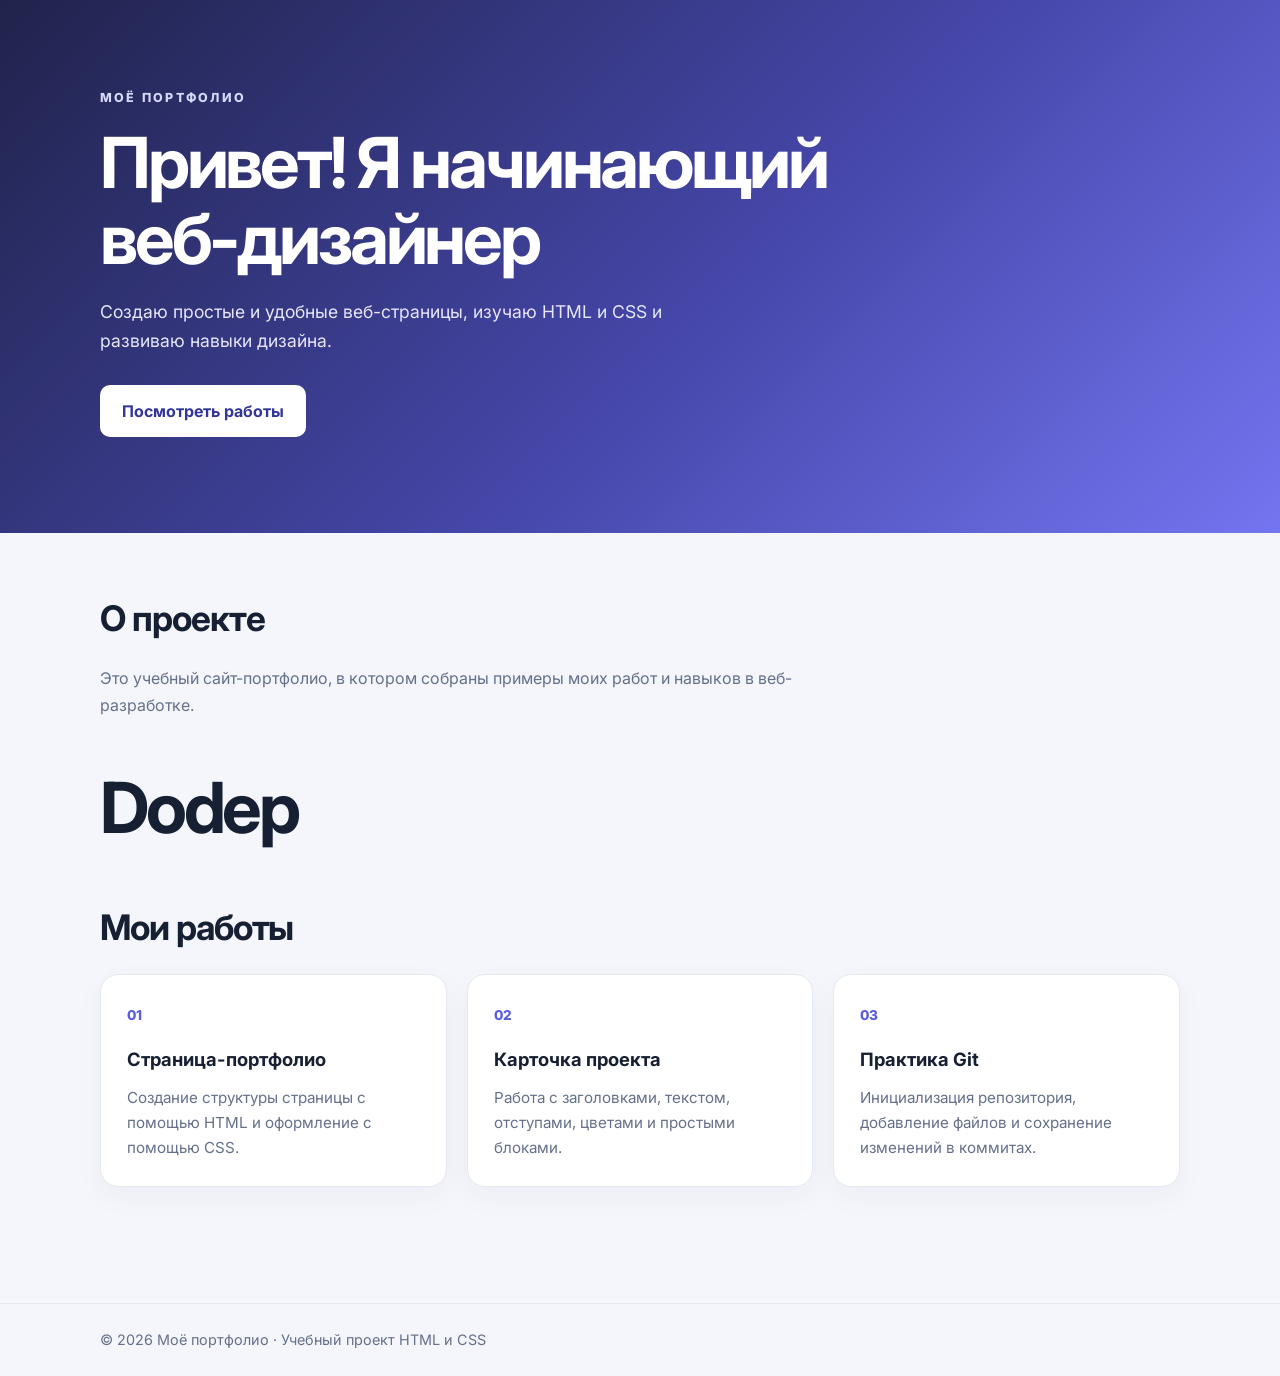
==== index.html @ a0a7acce "Fist commmit" ====
<!DOCTYPE html>
<html lang="ru">

<head>
    <meta charset="UTF-8">
    <meta name="viewport" content="width=device-width, initial-scale=1.0">
    <meta name="description" content="Учебное портфолио веб-дизайнера">
    <title>Портфолио веб-дизайнера</title>
    <link rel="stylesheet" href="style.css">
</head>

<body>
    <header class="hero">
        <div class="container">
            <p class="eyebrow">МОЁ ПОРТФОЛИО</p>
            <h1>Привет! Я начинающий веб-дизайнер</h1>
            <p class="intro">Создаю простые и удобные веб-страницы, изучаю HTML и CSS и развиваю навыки дизайна.</p>
            <a class="button" href="#works">Посмотреть работы</a>
        </div>
    </header>

    <main class="container">
        <section class="about" aria-labelledby="about-title">
            <h2 id="about-title">О проекте</h2>
            <p>Это учебный сайт-портфолио, в котором собраны примеры моих работ и навыков в веб-разработке.</p>
        </section>

        <section class="sMAK" aria-labelledby="smak-title">
            <h1>Dodep</h1>
        </section>

        <section id="works" class="works" aria-labelledby="works-title">
            <h2 id="works-title">Мои работы</h2>
            <div class="work-list">
                <article class="work-card">
                    <span class="work-number">01</span>
                    <h3>Страница-портфолио</h3>
                    <p>Создание структуры страницы с помощью HTML и оформление с помощью CSS.</p>
                </article>
                <article class="work-card">
                    <span class="work-number">02</span>
                    <h3>Карточка проекта</h3>
                    <p>Работа с заголовками, текстом, отступами, цветами и простыми блоками.</p>
                </article>
                <article class="work-card">
                    <span class="work-number">03</span>
                    <h3>Практика Git</h3>
                    <p>Инициализация репозитория, добавление файлов и сохранение изменений в коммитах.</p>
                </article>
            </div>
        </section>
    </main>

    <footer>
        <div class="container">
            <p>© 2026 Моё портфолио · Учебный проект HTML и CSS</p>
        </div>
    </footer>
</body>

</html>
---- style.css ----
@import url('https://fonts.googleapis.com/css2?family=Inter:wght@400;500;600;700;800&display=swap');

:root {
    --background: #f4f6fb;
    --surface: #ffffff;
    --text: #172033;
    --muted: #65708a;
    --accent: #5b5ce2;
    --accent-dark: #4546c8;
    --border: #e4e8f2;
}

* {
    box-sizing: border-box;
}

html {
    scroll-behavior: smooth;
}

body {
    margin: 0;
    background: var(--background);
    color: var(--text);
    font-family: 'Inter', Arial, sans-serif;
    line-height: 1.65;
}

.container {
    width: min(1080px, calc(100% - 40px));
    margin: 0 auto;
}

.hero {
    padding: 88px 0 96px;
    color: #ffffff;
    background: linear-gradient(135deg, #20234b 0%, #4546a8 55%, #7475f0 100%);
}

.eyebrow {
    margin: 0 0 16px;
    color: #d7d8ff;
    font-size: 0.78rem;
    font-weight: 800;
    letter-spacing: 0.18em;
}

h1, h2, h3, p {
    margin-top: 0;
}

h1 {
    max-width: 760px;
    margin-bottom: 20px;
    font-size: clamp(2.3rem, 6vw, 4.4rem);
    line-height: 1.08;
    letter-spacing: -0.045em;
}

.intro {
    max-width: 620px;
    margin-bottom: 30px;
    color: #e6e7ff;
    font-size: 1.1rem;
}

.button {
    display: inline-block;
    padding: 13px 22px;
    border-radius: 10px;
    background: #ffffff;
    color: #33349a;
    font-weight: 700;
    text-decoration: none;
    transition: transform 0.2s ease, box-shadow 0.2s ease;
}

.button:hover {
    transform: translateY(-2px);
    box-shadow: 0 8px 24px rgb(0 0 0 / 18%);
}

main {
    padding-top: 56px;
    padding-bottom: 64px;
}

section {
    margin-bottom: 52px;
}

h2 {
    margin-bottom: 18px;
    font-size: clamp(1.65rem, 3vw, 2.2rem);
    letter-spacing: -0.03em;
}

.about p {
    max-width: 760px;
    color: var(--muted);
}

.work-list {
    display: grid;
    grid-template-columns: repeat(3, minmax(0, 1fr));
    gap: 20px;
}

.work-card {
    padding: 26px;
    border: 1px solid var(--border);
    border-radius: 18px;
    background: var(--surface);
    box-shadow: 0 10px 30px rgb(30 40 80 / 4%);
}

.work-number {
    display: inline-block;
    margin-bottom: 18px;
    color: var(--accent);
    font-size: 0.85rem;
    font-weight: 800;
}

.work-card h3 {
    margin-bottom: 10px;
    font-size: 1.15rem;
}

.work-card p {
    margin-bottom: 0;
    color: var(--muted);
    font-size: 0.95rem;
}

footer {
    padding: 24px 0;
    border-top: 1px solid var(--border);
    color: var(--muted);
    font-size: 0.9rem;
}

footer p {
    margin: 0;
}

@media (max-width: 760px) {
    .hero {
        padding: 64px 0 72px;
    }

    .work-list {
        grid-template-columns: 1fr;
    }

    main {
        padding-top: 40px;
    }
}
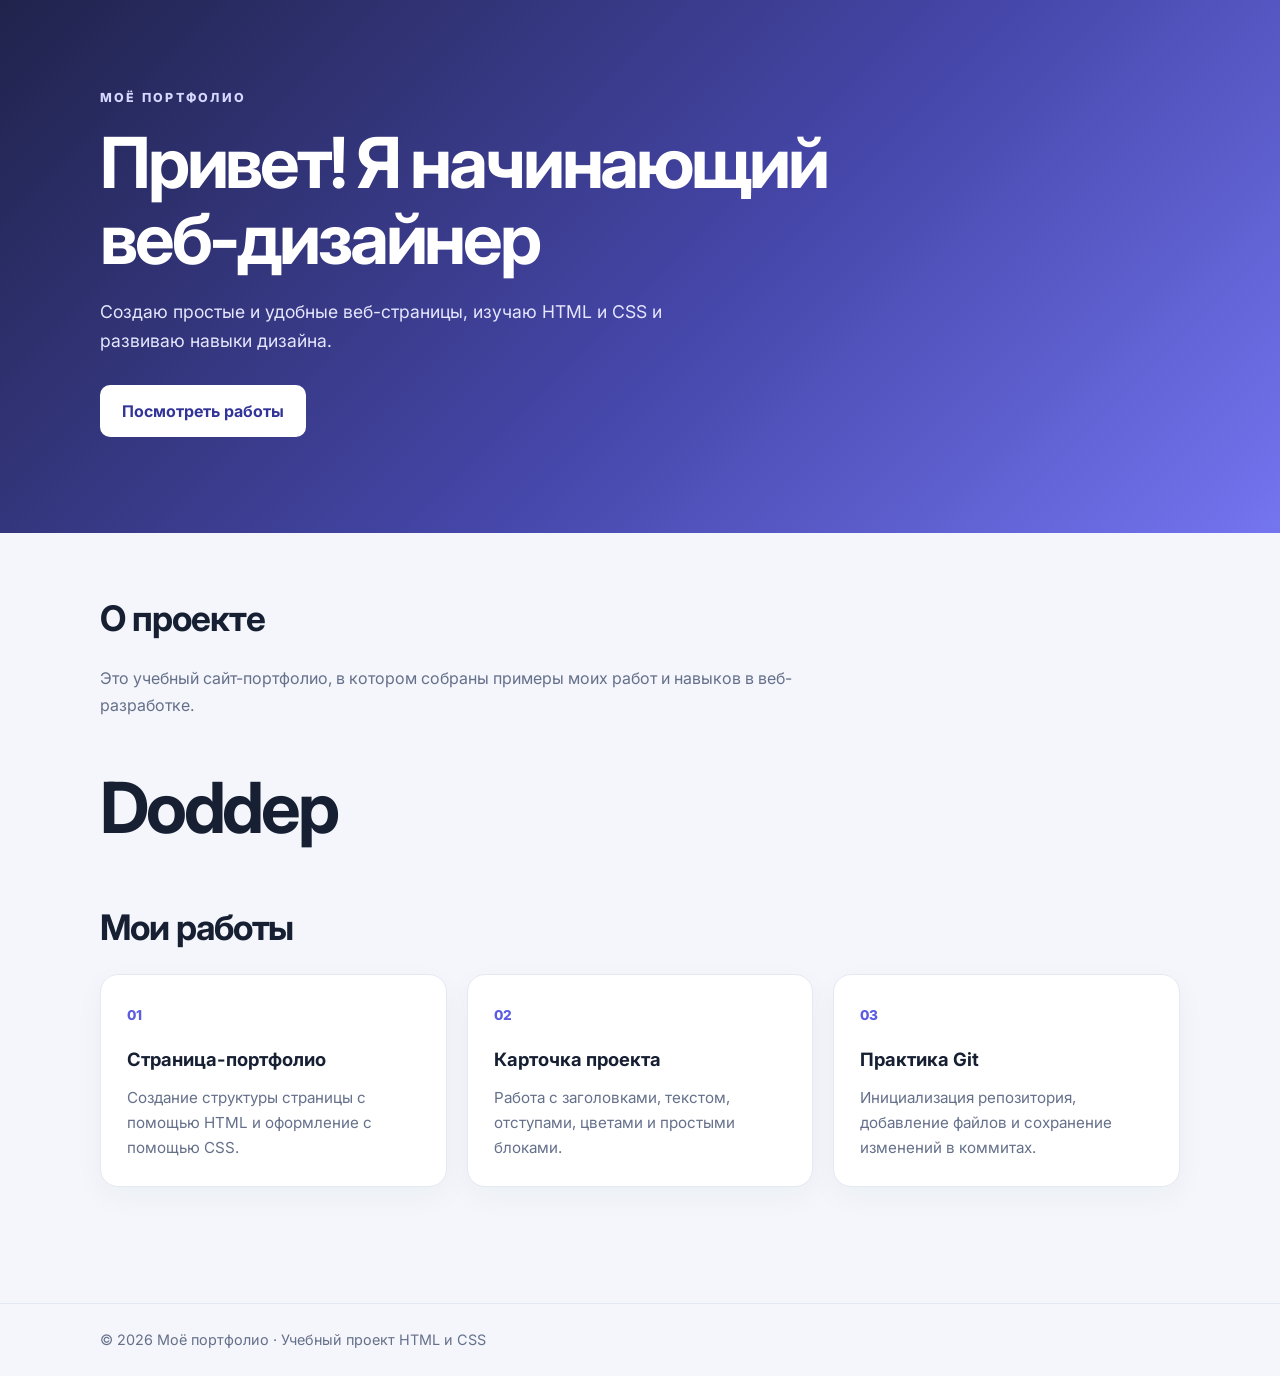
==== commit 8fe10ef4: "second commit" ====
--- a/index.html
+++ b/index.html
@@ -25,8 +25,8 @@
             <p>Это учебный сайт-портфолио, в котором собраны примеры моих работ и навыков в веб-разработке.</p>
         </section>
 
-        <section class="sMAK" aria-labelledby="smak-title">
-            <h1>Dodep</h1>
+        <section class="sMdsAK" aria-labelledby="smak-title">
+            <h1>Doddep</h1>
         </section>
 
         <section id="works" class="works" aria-labelledby="works-title">
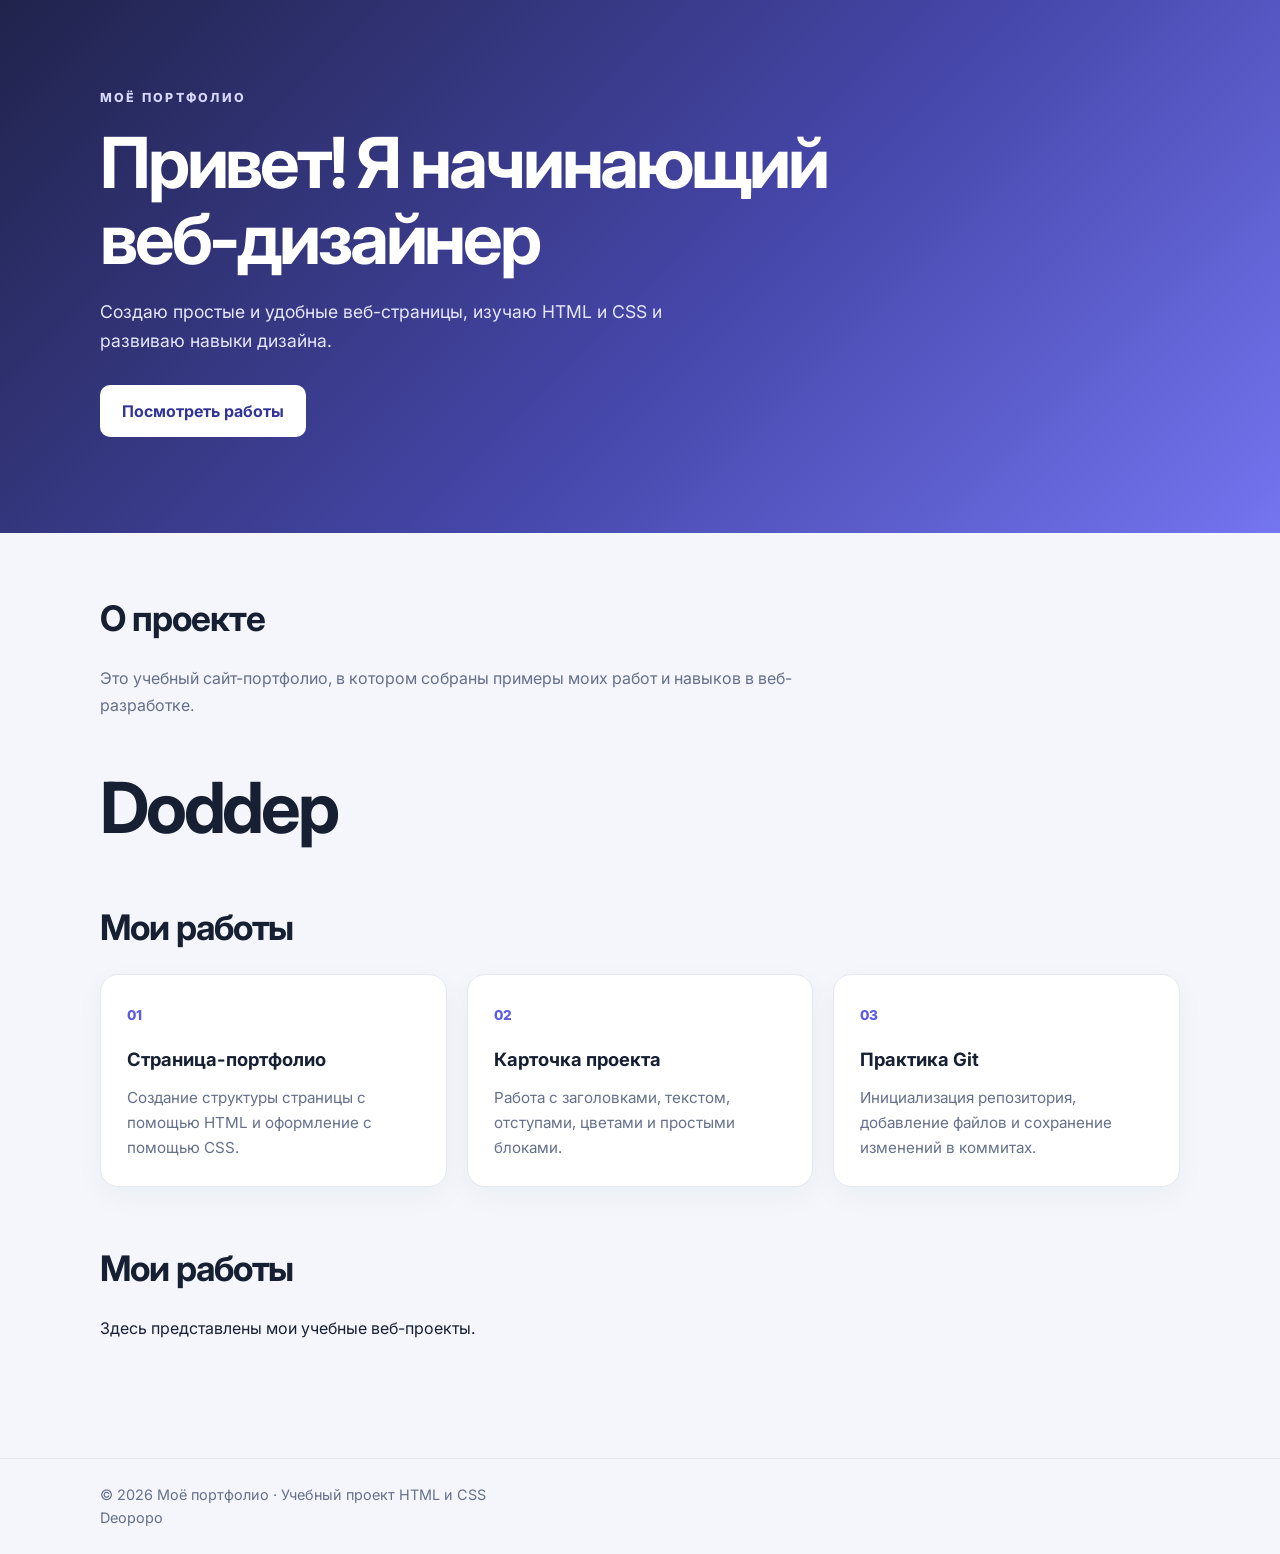
==== commit 8500dd48: "Добавлен раздел Мои работы" ====
--- a/index.html
+++ b/index.html
@@ -49,11 +49,16 @@
                 </article>
             </div>
         </section>
+        <section>
+            <h2>Мои работы</h2>
+            <p>Здесь представлены мои учебные веб-проекты.</p>
+        </section>
     </main>
 
     <footer>
         <div class="container">
             <p>© 2026 Моё портфолио · Учебный проект HTML и CSS</p>
+            <p>Deopopo</p>
         </div>
     </footer>
 </body>
